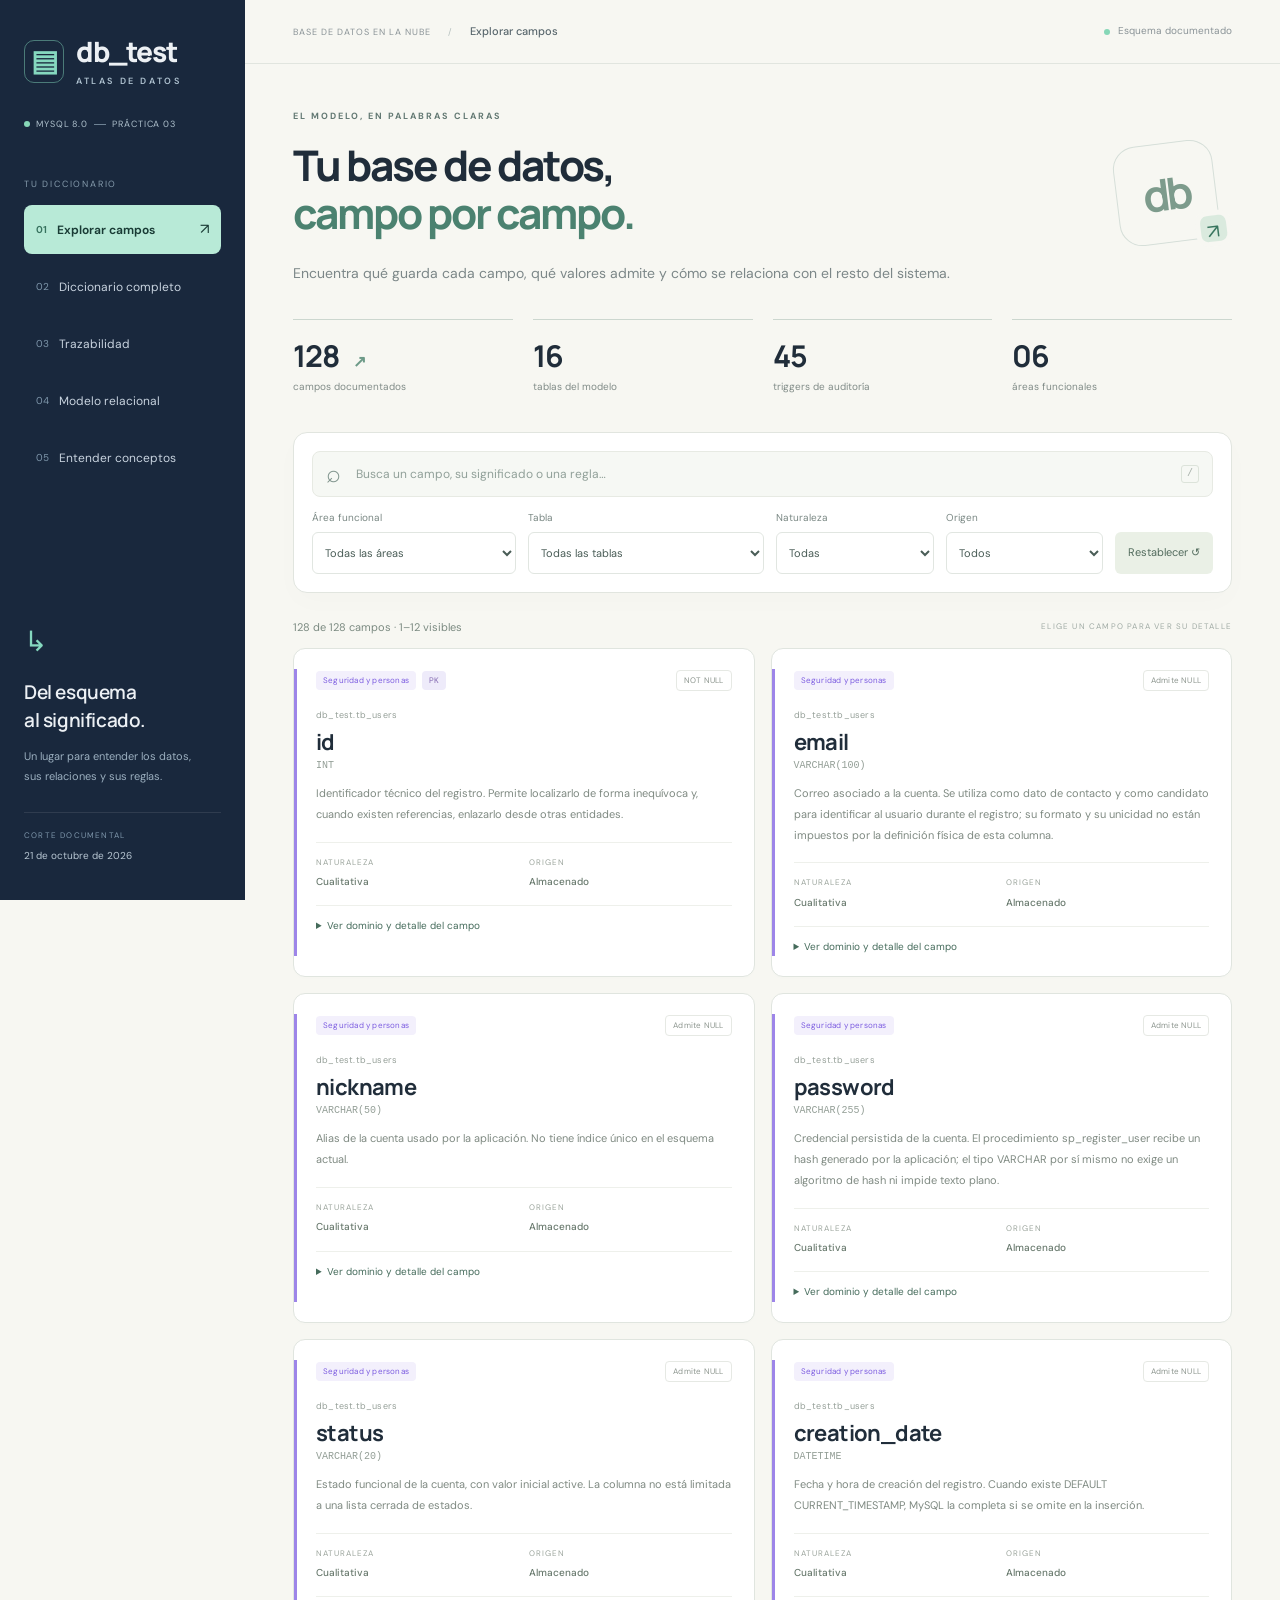
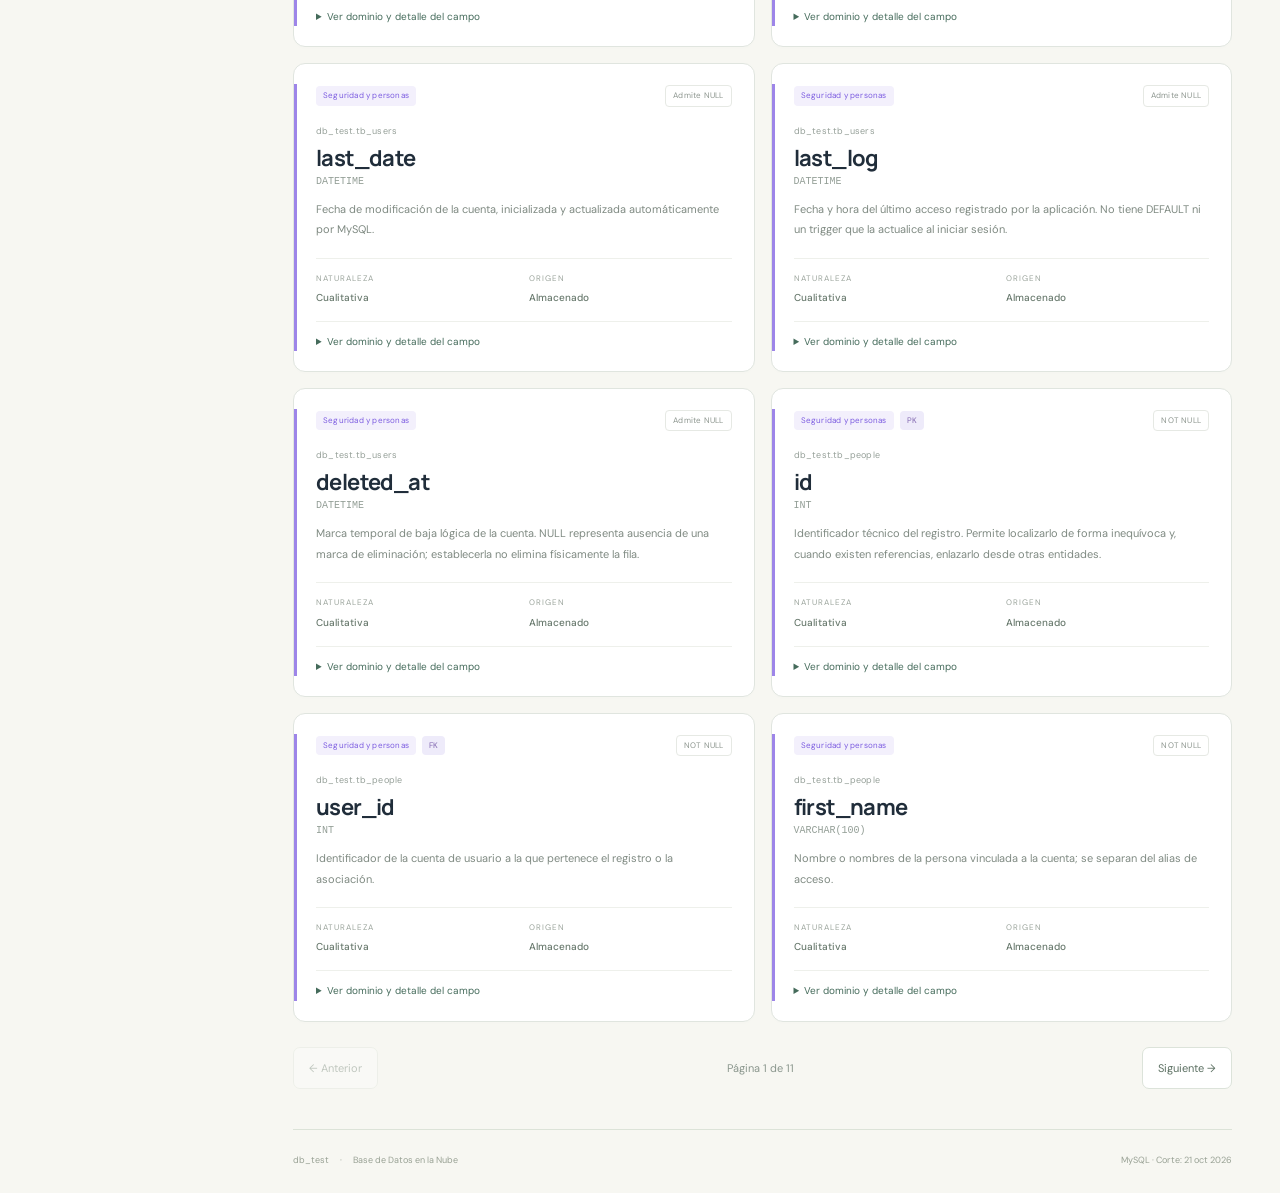
==== Practica03/diccionario/index.html @ 58a64c5a "Publicar diccionario interactivo y ERD desde Practica03" ====
<!doctype html>
<html lang="es">
<head>
  <meta charset="utf-8"><meta name="viewport" content="width=device-width,initial-scale=1">
  <meta name="description" content="Diccionario interactivo de db_test: explora 128 campos, 16 tablas y 45 triggers de MySQL.">
  <meta name="theme-color" content="#19283d"><title>db_test · Atlas del diccionario</title>
  <link rel="icon" href="data:image/svg+xml,%3Csvg xmlns='http://www.w3.org/2000/svg' viewBox='0 0 40 40'%3E%3Crect width='40' height='40' rx='10' fill='%2319283d'/%3E%3Ctext x='7' y='28' fill='%238adbc5' font-family='sans-serif' font-size='24'%3Ed%3C/text%3E%3C/svg%3E">
  <link rel="stylesheet" href="styles.css"><script src="data.js" defer></script><script src="app.js" defer></script>
</head>
<body>
<a class="skip" href="#main">Saltar al contenido</a>
<aside class="sidebar" aria-label="Navegación principal">
  <a class="brand" href="#campos"><span class="brand-icon" aria-hidden="true">▤</span><span>db_test<small>ATLAS DE DATOS</small></span></a>
  <div class="edition"><span class="dot"></span> MYSQL 8.0 <span class="edition-line"></span> PRÁCTICA 03</div>
  <p class="nav-label">TU DICCIONARIO</p>
  <nav>
    <a href="#campos" data-view="campos"><span>01</span> Explorar campos <b>↗</b></a>
    <a href="#tablas" data-view="tablas"><span>02</span> Diccionario completo <b>↗</b></a>
    <a href="#triggers" data-view="triggers"><span>03</span> Trazabilidad <b>↗</b></a>
    <a href="#modelo" data-view="modelo"><span>04</span> Modelo relacional <b>↗</b></a>
    <a href="#conceptos" data-view="conceptos"><span>05</span> Entender conceptos <b>↗</b></a>
  </nav>
  <div class="sidebar-note"><span class="small-icon">↳</span><h2>Del esquema<br>al significado.</h2><p>Un lugar para entender los datos, sus relaciones y sus reglas.</p><div class="sidebar-foot">CORTE DOCUMENTAL<time datetime="2026-10-21">21 de octubre de 2026</time></div></div>
</aside>
<div class="workspace">
  <header class="topbar"><span>BASE DE DATOS EN LA NUBE <i>/</i> <strong id="breadcrumb">Explorar campos</strong></span><span class="top-status"><span class="dot"></span> Esquema documentado</span></header>
  <main id="main" tabindex="-1">
    <section class="view" id="view-campos" aria-labelledby="title-campos">
      <div class="eyebrow">EL MODELO, EN PALABRAS CLARAS</div>
      <div class="hero-row"><h1 id="title-campos">Tu base de datos,<br><em>campo por campo.</em></h1><div class="hero-mark" aria-hidden="true"><div>db</div><span>↗</span></div></div>
      <p class="lead">Encuentra qué guarda cada campo, qué valores admite y cómo se relaciona con el resto del sistema.</p>
      <div class="stats"><div><strong>128<span>↗</span></strong><p>campos documentados</p></div><div><strong>16</strong><p>tablas del modelo</p></div><div><strong>45</strong><p>triggers de auditoría</p></div><div><strong>06</strong><p>áreas funcionales</p></div></div>
      <form id="field-filters" class="filter-panel" role="search" aria-label="Buscar y filtrar campos">
        <label class="searchbox"><span aria-hidden="true">⌕</span><input id="search" type="search" placeholder="Busca un campo, su significado o una regla…" aria-label="Buscar campos"><kbd aria-hidden="true">/</kbd></label>
        <div class="filter-row"><label>Área funcional<select id="area"><option value="">Todas las áreas</option></select></label><label>Tabla<select id="table"><option value="">Todas las tablas</option></select></label><label>Naturaleza<select id="nature"><option value="">Todas</option><option>Cualitativa</option><option>Cuantitativa</option></select></label><label>Origen<select id="origin"><option value="">Todos</option><option>Almacenado</option><option>Derivado</option></select></label><button type="reset" class="reset">Restablecer ↺</button></div>
      </form>
      <div class="results-top"><p id="result-count" role="status" aria-live="polite"></p><span>ELIGE UN CAMPO PARA VER SU DETALLE</span></div>
      <div id="field-grid" class="field-grid"></div>
      <div class="pagination"><button id="prev" class="secondary">← Anterior</button><span id="page-count"></span><button id="next" class="secondary">Siguiente →</button></div>
    </section>
    <section class="view" id="view-tablas" hidden aria-labelledby="title-tablas">
      <div class="eyebrow">LA REFERENCIA COMPLETA</div><h1 id="title-tablas">Cada tabla.<br><em>Todas sus reglas.</em></h1><p class="lead">Las ocho dimensiones de cada columna, junto con índices, relaciones y restricciones del esquema real.</p>
      <div class="section-controls"><label>Ir a una tabla<select id="jump-table"></select></label><button id="expand-tables" class="secondary">Expandir todas</button><button id="collapse-tables" class="secondary">Contraer todas</button></div>
      <div id="table-list"></div>
    </section>
    <section class="view" id="view-triggers" hidden aria-labelledby="title-triggers">
      <div class="eyebrow">TRAZABILIDAD DEL MODELO</div><h1 id="title-triggers">Cada cambio<br><em>deja una huella.</em></h1><p class="lead">45 triggers reales. Consulta qué evento los activa, en qué momento se ejecutan y qué información registran.</p>
      <div class="notice"><strong>Sobre la consigna de 42 triggers.</strong> La base contiene 45: tres por cada una de las 15 tablas auditadas. Todos son AFTER y escriben en tb_logs. Ninguno transforma DELETE en baja lógica.</div>
      <div class="section-controls"><div class="segments" aria-label="Filtrar triggers por evento"><button data-event="" class="selected" aria-pressed="true">Todos <span>45</span></button><button data-event="INSERT" aria-pressed="false">INSERT <span>15</span></button><button data-event="UPDATE" aria-pressed="false">UPDATE <span>15</span></button><button data-event="DELETE" aria-pressed="false">DELETE <span>15</span></button></div><label>Tabla<select id="trigger-table"><option value="">Todas las tablas</option></select></label></div>
      <p id="trigger-count" role="status" aria-live="polite"></p><div id="trigger-list"></div>
    </section>
    <section class="view" id="view-modelo" hidden aria-labelledby="title-modelo">
      <div class="eyebrow">LA VISTA DE CONJUNTO</div><h1 id="title-modelo">Los datos,<br><em>conectados.</em></h1><p class="lead">Explora las 16 tablas y sus claves en el diagrama de Archify. Ajusta el tamaño para leer los campos.</p>
      <div class="model-toolbar"><div class="segments"><button id="zoom-out" aria-label="Alejar diagrama">−</button><button id="zoom-reset">Ajustar</button><button id="zoom-in" aria-label="Acercar diagrama">+</button></div><span id="zoom-level">Vista completa</span><button id="fullscreen" class="secondary">Pantalla completa ↗</button></div>
      <div class="model-frame" id="model-frame" tabindex="0" role="region" aria-label="Diagrama ERD desplazable"><img id="erd" src="[data-uri]" alt="Diagrama de db_test con 16 tablas, 128 columnas y relaciones físicas"></div>
      <div class="model-notes"><article><span class="eyebrow">CLAVES</span><h2>PK · FK · UK</h2><p>Primaria, foránea y participación en un índice único. Un índice único puede incluir varias columnas; su marca no implica unicidad individual.</p></article><article><span class="eyebrow">AUTORRELACIÓN</span><h2>Una dirección, varios componentes.</h2><p>La FK compuesta (address_ID, address_sup_ID) referencia (address_ID, ID) dentro de tbd_address_components. El bucle se documenta aquí; no se dibuja en la imagen.</p></article></div>
    </section>
    <section class="view" id="view-conceptos" hidden aria-labelledby="title-conceptos">
      <div class="eyebrow">PRIMERO, EL SIGNIFICADO</div><h1 id="title-conceptos">Lee el esquema<br><em>con confianza.</em></h1><p class="lead">Una guía breve para interpretar el diccionario y distinguir las reglas de MySQL de las convenciones de la aplicación.</p>
      <div class="concept-grid">
        <article><span class="concept-number">01</span><h2>Llaves e identidad</h2><p><strong>PK</strong> identifica una fila. <strong>FK</strong> referencia otra clave. <strong>N/A</strong> indica que la columna no participa en esas llaves. Los índices UNIQUE se documentan por separado.</p></article>
        <article><span class="concept-number">02</span><h2>Obligatoriedad</h2><p>NOT NULL significa obligatorio. AUTO_INCREMENT, DEFAULT y las columnas generadas pueden completar valores automáticamente. Una cadena vacía no equivale a NULL.</p></article>
        <article><span class="concept-number">03</span><h2>Naturaleza</h2><p>Los importes y las cantidades son cuantitativos. Los identificadores, estados y textos son cualitativos, aunque un código se almacene con un tipo numérico. Aquí las fechas se clasifican como atributos temporales cualitativos.</p></article>
        <article><span class="concept-number">04</span><h2>Origen del dato</h2><p>Un dato almacenado es un valor base. El subtotal de tbd_order_items es derivado: MySQL lo calcula como quantity × unit_price y lo almacena con STORED.</p></article>
        <article><span class="concept-number">05</span><h2>Dominio e integridad</h2><p>El dominio combina tipo, nulabilidad, DEFAULT, ENUM, CHECK, unicidad y referencias. Un nombre como email no significa que MySQL valide su formato. El dominio de cada campo distingue estas reglas.</p></article>
        <article><span class="concept-number">06</span><h2>Baja lógica y auditoría</h2><p>Solo tb_users dispone de deleted_at. Los triggers AFTER DELETE registran bajas físicas; no son mecanismos de soft delete. La auditoría se revierte junto con la transacción que la generó.</p></article>
      </div>
      <h2 class="section-heading">Lo que conviene tener presente</h2><div class="observations"><p><strong>Correo, alias y SKU:</strong> no tienen índices únicos en el esquema actual.</p><p><strong>Productos y proveedores:</strong> las referencias separadas de las líneas no garantizan que ambos formen una misma oferta. Apuntan a índices no únicos.</p><p><strong>Totales e inventario:</strong> los triggers no sincronizan el subtotal de cabecera ni descuentan existencias.</p><p><strong>Pagos:</strong> existen tipos e instrumentos de pago; no existe tb_payments ni una tabla de cobros.</p><p><strong>Colecciones:</strong> se normalizan en filas. Ninguna de las 128 columnas es multivalor.</p></div>
    </section>
    <footer><span>db_test <i>·</i> Base de Datos en la Nube</span><span>MySQL · Corte: 21 oct 2026</span></footer>
  </main>
</div>
<noscript>Activa JavaScript para usar los filtros. El diccionario Markdown completo también está disponible en la Release del repositorio.</noscript>
</body></html>
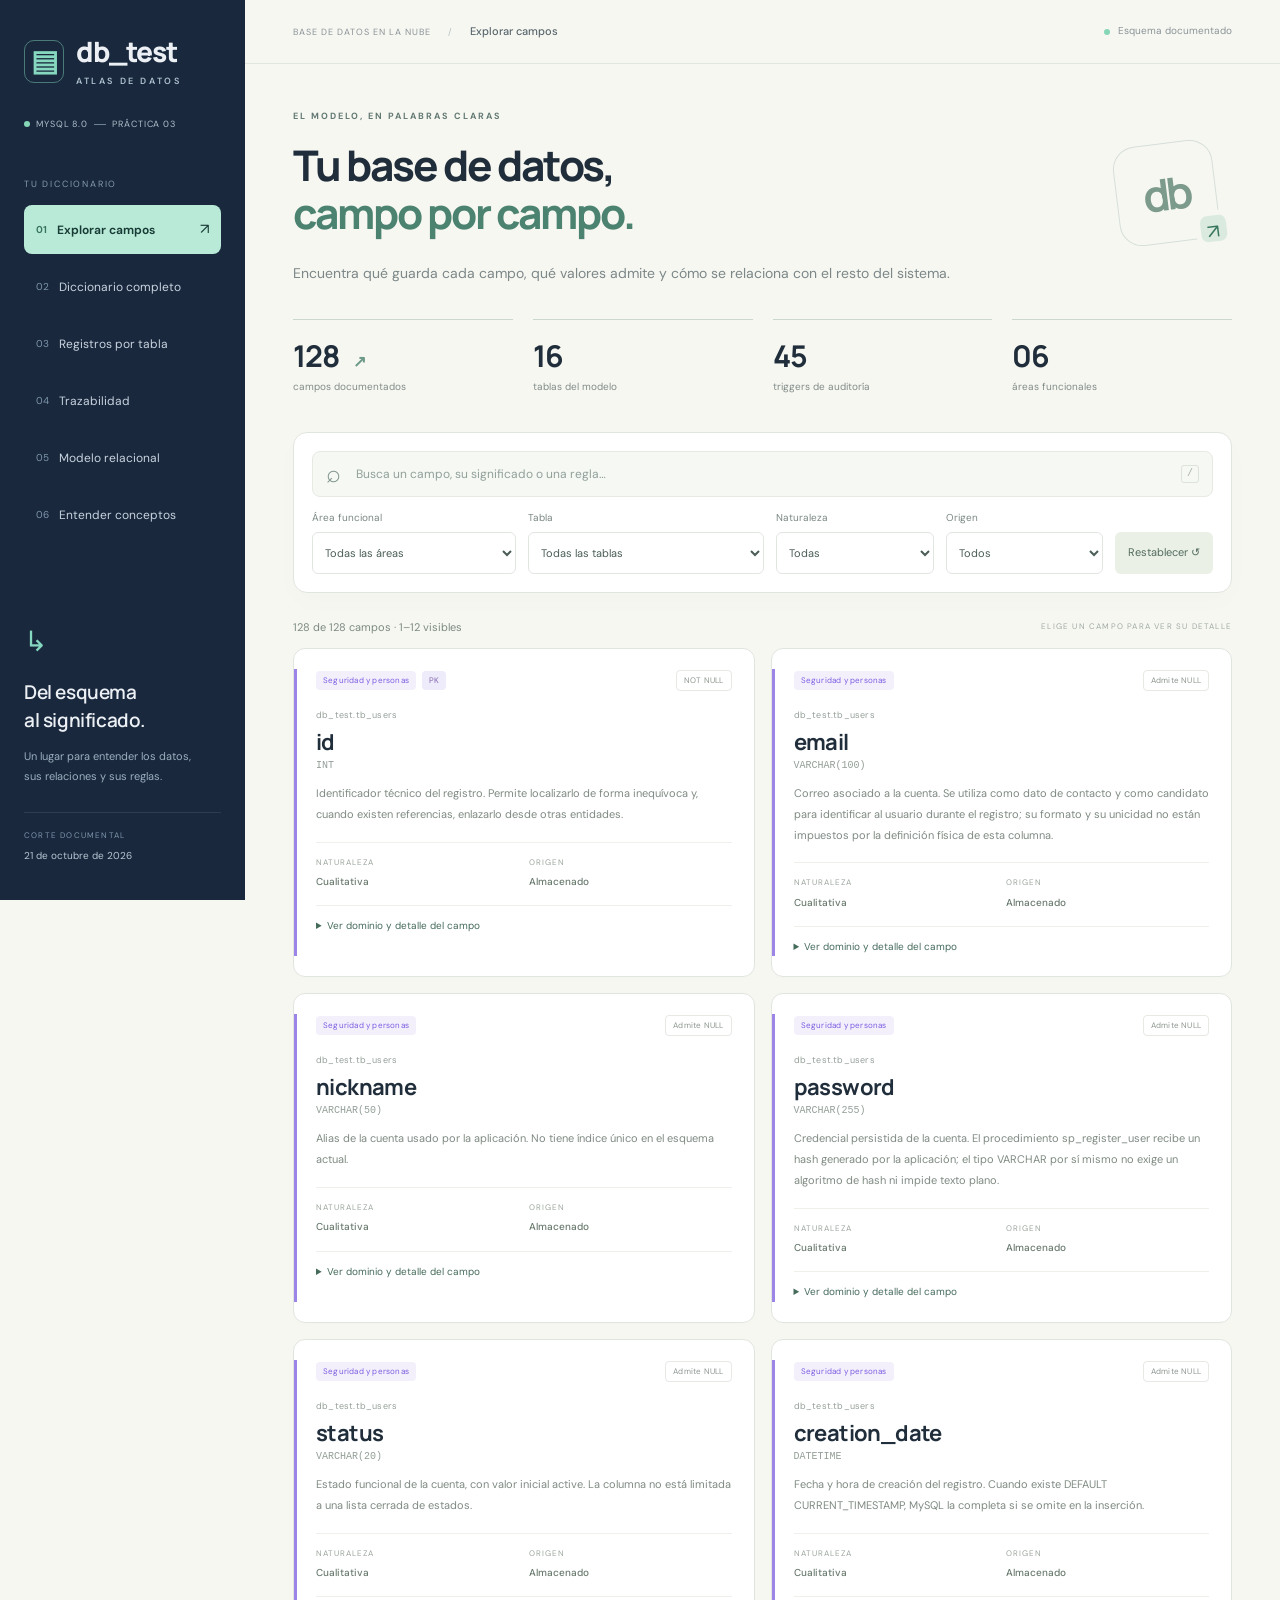
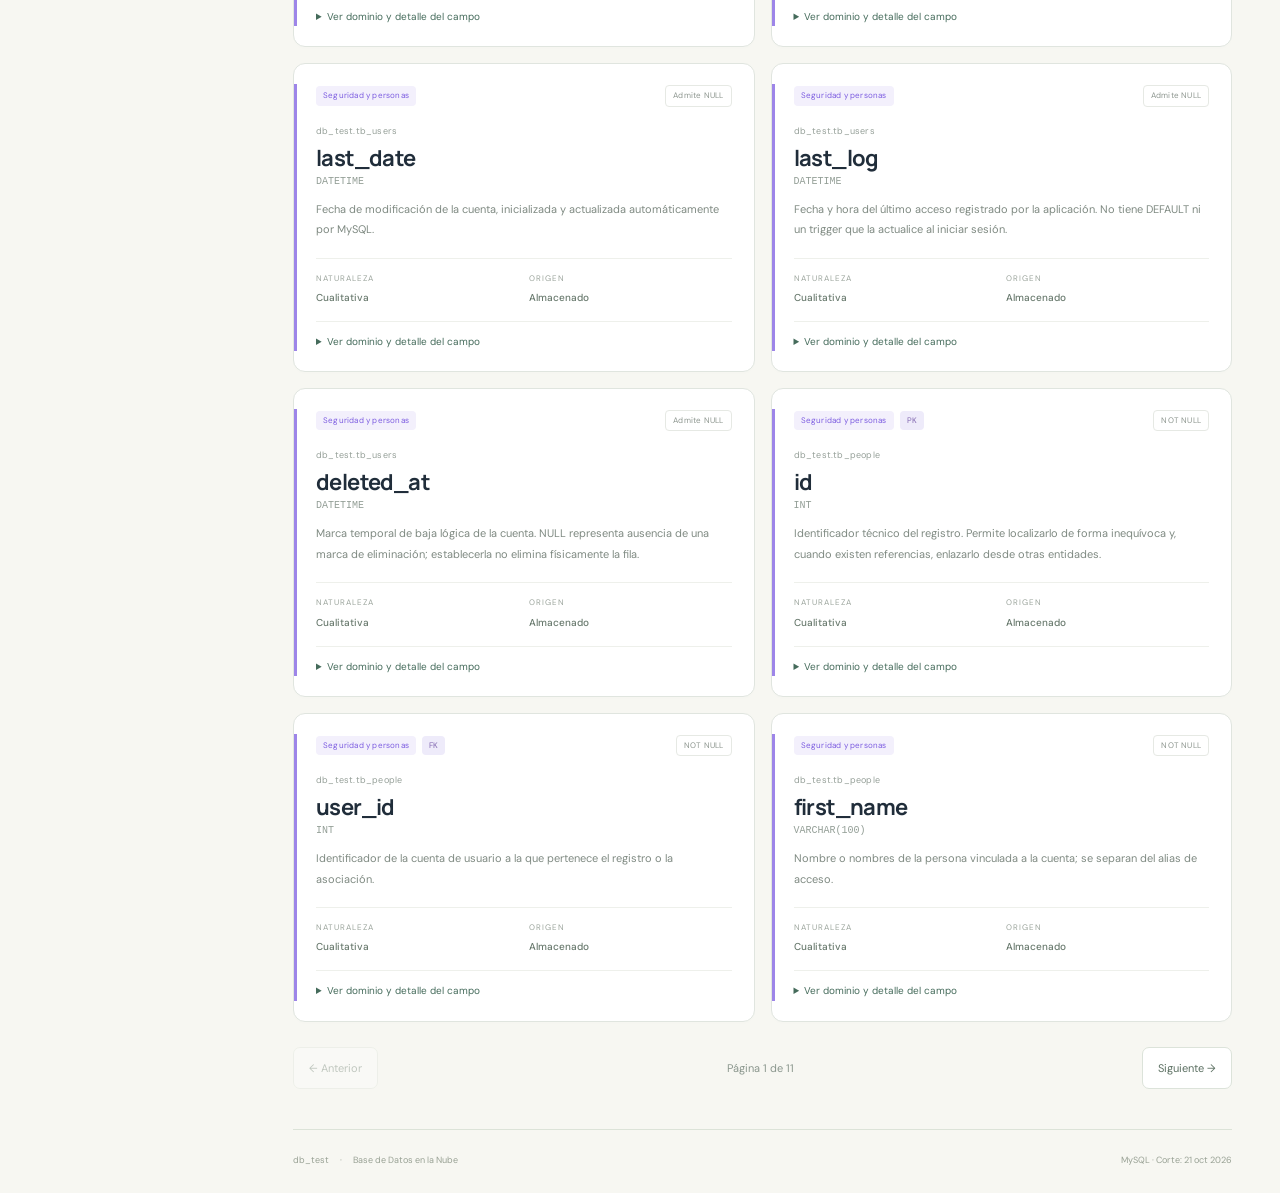
==== commit ba215f70: "Mostrar todos los registros anonimizados por tabla en el diccionario" ====
--- a/Practica03/diccionario/index.html
+++ b/Practica03/diccionario/index.html
@@ -5,7 +5,7 @@
   <meta name="description" content="Diccionario interactivo de db_test: explora 128 campos, 16 tablas y 45 triggers de MySQL.">
   <meta name="theme-color" content="#19283d"><title>db_test · Atlas del diccionario</title>
   <link rel="icon" href="data:image/svg+xml,%3Csvg xmlns='http://www.w3.org/2000/svg' viewBox='0 0 40 40'%3E%3Crect width='40' height='40' rx='10' fill='%2319283d'/%3E%3Ctext x='7' y='28' fill='%238adbc5' font-family='sans-serif' font-size='24'%3Ed%3C/text%3E%3C/svg%3E">
-  <link rel="stylesheet" href="styles.css"><script src="data.js" defer></script><script src="app.js" defer></script>
+  <link rel="stylesheet" href="styles.css"><script src="data.js" defer></script><script src="app.js" defer></script><script src="records.js" defer></script>
 </head>
 <body>
 <a class="skip" href="#main">Saltar al contenido</a>
@@ -16,9 +16,10 @@
   <nav>
     <a href="#campos" data-view="campos"><span>01</span> Explorar campos <b>↗</b></a>
     <a href="#tablas" data-view="tablas"><span>02</span> Diccionario completo <b>↗</b></a>
-    <a href="#triggers" data-view="triggers"><span>03</span> Trazabilidad <b>↗</b></a>
-    <a href="#modelo" data-view="modelo"><span>04</span> Modelo relacional <b>↗</b></a>
-    <a href="#conceptos" data-view="conceptos"><span>05</span> Entender conceptos <b>↗</b></a>
+    <a href="#registros" data-view="registros"><span>03</span> Registros por tabla <b>↗</b></a>
+    <a href="#triggers" data-view="triggers"><span>04</span> Trazabilidad <b>↗</b></a>
+    <a href="#modelo" data-view="modelo"><span>05</span> Modelo relacional <b>↗</b></a>
+    <a href="#conceptos" data-view="conceptos"><span>06</span> Entender conceptos <b>↗</b></a>
   </nav>
   <div class="sidebar-note"><span class="small-icon">↳</span><h2>Del esquema<br>al significado.</h2><p>Un lugar para entender los datos, sus relaciones y sus reglas.</p><div class="sidebar-foot">CORTE DOCUMENTAL<time datetime="2026-10-21">21 de octubre de 2026</time></div></div>
 </aside>
@@ -43,6 +44,21 @@
       <div class="section-controls"><label>Ir a una tabla<select id="jump-table"></select></label><button id="expand-tables" class="secondary">Expandir todas</button><button id="collapse-tables" class="secondary">Contraer todas</button></div>
       <div id="table-list"></div>
     </section>
+    <section class="view" id="view-registros" hidden aria-labelledby="title-registros">
+      <div class="eyebrow">EL CONTENIDO DE TUS TABLAS</div>
+      <h1 id="title-registros">Del campo<br><em>al registro.</em></h1>
+      <p class="lead">Consulta las filas de cada tabla, busca valores y recorre todos los registros de la copia publicada.</p>
+      <div class="notice records-notice"><strong>Datos anonimizados.</strong> Se conservan los identificadores y las relaciones. Las contraseñas están ocultas; los datos personales y las referencias de pago están sustituidos. Es una copia de consulta, no una conexión en vivo.</div>
+      <div class="records-meta"><span id="records-snapshot">Cargando la copia de registros…</span><span id="records-global"></span></div>
+      <div id="records-inventory" class="records-inventory" aria-label="Tablas y cantidades de registros"></div>
+      <div class="filter-panel records-filters">
+        <div class="records-filter-row"><label>Tabla<select id="records-table"></select></label><label class="searchbox"><span aria-hidden="true">⌕</span><input id="records-search" type="search" aria-label="Buscar registros" placeholder="Busca un valor dentro de esta tabla…"></label><label>Filas por página<select id="records-size"><option value="25">25 filas</option><option value="50">50 filas</option><option value="100">100 filas</option></select></label></div>
+      </div>
+      <div class="results-top"><p id="records-count" role="status" aria-live="polite"></p><span id="records-masked"></span></div>
+      <div id="records-output" aria-busy="false"></div>
+      <div class="pagination" id="records-pagination"><button id="records-prev" class="secondary">← Anterior</button><span id="records-page"></span><button id="records-next" class="secondary">Siguiente →</button></div>
+    </section>
+
     <section class="view" id="view-triggers" hidden aria-labelledby="title-triggers">
       <div class="eyebrow">TRAZABILIDAD DEL MODELO</div><h1 id="title-triggers">Cada cambio<br><em>deja una huella.</em></h1><p class="lead">45 triggers reales. Consulta qué evento los activa, en qué momento se ejecutan y qué información registran.</p>
       <div class="notice"><strong>Sobre la consigna de 42 triggers.</strong> La base contiene 45: tres por cada una de las 15 tablas auditadas. Todos son AFTER y escriben en tb_logs. Ninguno transforma DELETE en baja lógica.</div>
--- a/Practica03/diccionario/styles.css
+++ b/Practica03/diccionario/styles.css
@@ -1,3 +1,5 @@
 @import url('https://fonts.googleapis.com/css2?family=DM+Sans:wght@400;450;500;550;600;650;700&family=Manrope:wght@400;500;600;650;700;750;800&display=swap');
 :root{--nav:#19283d;--paper:#f7f7f2;--ink:#202d3a;--muted:#6d7880;--line:#e1e5df;--accent:#85d8bf;--soft:#e7efe8;--white:#fff;--heading:Manrope,Arial,sans-serif;--body:'DM Sans',Arial,sans-serif}*{box-sizing:border-box}body{margin:0;background:var(--paper);color:var(--ink);font-family:var(--body);font-size:14px;line-height:1.65}button,input,select{font:inherit}button,a,input,select,summary{-webkit-tap-highlight-color:transparent}button{cursor:pointer}a{color:inherit}button:focus-visible,a:focus-visible,summary:focus-visible,input:focus-visible,select:focus-visible{outline:3px solid #4e9bdf;outline-offset:4px}button:disabled{opacity:.35;cursor:default}button,select,input{min-height:42px}[hidden]{display:none!important}.skip{position:fixed;top:-100px;left:20px;background:#fff;z-index:100;padding:10px}.skip:focus{top:10px}.sidebar{position:fixed;inset:0 auto 0 0;width:245px;background:var(--nav);color:#ecf0f4;padding:36px 24px;display:flex;flex-direction:column;z-index:10}.brand{display:flex;gap:12px;align-items:center;text-decoration:none;font:800 28px/1.1 var(--heading);letter-spacing:-1px}.brand-icon{border:1px solid #7bcab283;width:40px;height:43px;display:grid;place-items:center;color:var(--accent);font-size:29px;border-radius:10px}.brand small{display:block;font:600 9px var(--body);letter-spacing:2.6px;color:#afc2d0;margin-top:8px}.edition{display:flex;align-items:center;gap:6px;font-size:9px;letter-spacing:.9px;color:#aec0cc;margin-top:30px;white-space:nowrap}.dot{width:6px;height:6px;border-radius:50%;display:inline-block;background:#86d7b7;flex-shrink:0}.edition-line{display:inline-block;width:12px;height:1px;background:#6e8294}.nav-label{font-size:9px;letter-spacing:1.8px;color:#859bac;margin-top:45px;margin-bottom:14px}nav{display:grid;gap:8px}nav a{min-height:49px;border:1px solid transparent;border-radius:8px;text-decoration:none;display:flex;align-items:center;gap:10px;color:#c8d3df;font-size:12px;padding:10px 11px;line-height:1.4;transition:background .15s}nav a span{font-size:10px;color:#7f97ab}nav a b{margin-left:auto;font-size:15px;font-weight:400;opacity:0}nav a:hover{background:#ffffff09;border-color:#ffffff18}nav a.active{background:#b8ead7;color:#193b35;font-weight:650}nav a.active span{color:#37725e}nav a.active b{opacity:1}.sidebar-note{margin-top:auto;padding-top:30px}.small-icon{color:var(--accent);font-size:28px}.sidebar-note h2{font:600 19px/1.5 var(--heading);letter-spacing:-.4px;margin:12px 0 10px}.sidebar-note p{font-size:11px;color:#9bafbf;max-width:175px;line-height:1.9}.sidebar-foot{font-size:8px;letter-spacing:1.2px;color:#7e96ab;border-top:1px solid #ffffff18;margin-top:25px;padding-top:16px}.sidebar-foot time{display:block;color:#b8c7d3;font-size:10px;letter-spacing:0;margin-top:5px}.workspace{margin-left:245px}.topbar{height:64px;padding:0 48px;border-bottom:1px solid var(--line);display:flex;align-items:center;justify-content:space-between;gap:16px;font-size:9px;letter-spacing:1px;color:#8a9397}.topbar i{font-style:normal;margin:0 14px;color:#b4bfbe}.topbar strong{font-weight:500;letter-spacing:0;color:#59676d;font-size:11px}.top-status{display:flex;align-items:center;gap:8px;letter-spacing:0;font-size:10px}main{max-width:1450px;margin:auto;padding:45px 48px 0}.eyebrow{font-size:9px;font-weight:700;letter-spacing:2px;color:#637973;margin-bottom:17px}.hero-row{display:flex;align-items:center;justify-content:space-between;gap:24px}h1{font:750 clamp(34px,3.3vw,56px)/1.15 var(--heading);letter-spacing:-2px;margin:0 0 22px}h1 em{font-style:normal;color:#4b8270}.hero-mark{height:100px;width:100px;position:relative;border:1px solid #d6dfd9;border-radius:23px;transform:rotate(-7deg);display:grid;place-items:center;margin:0 16px 15px}.hero-mark div{font:700 44px var(--heading);color:#7d9b8c;letter-spacing:-4px}.hero-mark span{position:absolute;right:-12px;bottom:-10px;background:#daeade;color:#38755e;width:36px;height:36px;border-radius:12px;display:grid;place-items:center;font-size:20px;border:5px solid var(--paper)}.lead{font-size:14px;color:#7c8788;max-width:710px;line-height:1.9;margin:0 0 25px}.stats{display:grid;grid-template-columns:repeat(4,1fr);gap:20px;margin:32px 0 34px}.stats>div{border-top:1px solid #ccd7cf;padding-top:15px}.stats strong{font:700 30px var(--heading);letter-spacing:-1px}.stats strong span{font-size:16px;color:#6d9a88;margin-left:14px}.stats p{margin:3px 0;font-size:10px;color:#818c88}.filter-panel{background:white;border:1px solid var(--line);padding:18px;border-radius:14px;box-shadow:0 9px 28px #202d3a04}.searchbox{display:flex;align-items:center;gap:13px;background:#f6f8f4;border:1px solid #e7eae3;border-radius:8px;padding:0 13px}.searchbox>span{font-size:25px;color:#80948d}.searchbox input{flex:1;min-width:0;height:44px;background:none;border:0;outline:none;color:var(--ink);font-size:12px}.searchbox:focus-within{outline:2px solid #8dbba7}.searchbox input::placeholder{color:#91a099}.searchbox kbd{font-size:10px;color:#a6afa8;border:1px solid #dce3da;padding:0 5px;border-radius:3px}.filter-row{display:grid;grid-template-columns:1.3fr 1.5fr 1fr 1fr auto;gap:12px;align-items:end;margin-top:13px}label{display:block;font-size:10px;color:#7a8884}select{display:block;margin-top:5px;width:100%;border:1px solid #e1e6e1;background:#fff;color:#4a5d57;border-radius:6px;padding:8px;font-size:11px;cursor:pointer}.reset{border:0;background:#eaf0e6;color:#526b5d;padding:8px 13px;border-radius:6px;font-size:11px}.reset:hover{background:#dce8d7}.results-top{display:flex;justify-content:space-between;align-items:center;margin:25px 0 12px;gap:12px}.results-top p,#trigger-count{font-size:11px;color:#7b8a81;margin:0}.results-top>span{font-size:8px;letter-spacing:1.2px;color:#a0aba5}.field-grid{display:grid;grid-template-columns:1fr 1fr;gap:16px}.field-card{background:#fff;border:1px solid #e0e5df;border-radius:12px;padding:21px 22px;overflow:hidden;position:relative;box-shadow:0 2px 3px #243a2a02}.field-card:before{content:'';position:absolute;top:20px;bottom:20px;left:0;width:3px;background:var(--domain);opacity:.75}.badges{display:flex;align-items:center;gap:6px;flex-wrap:wrap}.badge{font-size:8px;letter-spacing:.2px;border-radius:4px;padding:3px 7px;background:#f0f3f1;color:#6b7b70}.badge.domain{color:var(--domain);background:color-mix(in srgb,var(--domain) 9%,white)}.badge.key{background:#eeebfa;color:#8066af}.badge.required{margin-left:auto;background:none;border:1px solid #e6e9e4;color:#8d968f}.field-path{font-size:9px;letter-spacing:.2px;color:#96a099;margin:17px 0 4px;overflow-wrap:anywhere}.field-card h2{font:700 22px var(--heading);letter-spacing:-.6px;margin:0;overflow-wrap:anywhere}.field-type{font:10px ui-monospace,SFMono-Regular,Consolas,monospace;color:#949f97;margin-top:3px;overflow-wrap:anywhere}.field-description{font-size:11px;color:#7f8a82;line-height:1.9;min-height:42px;margin:12px 0 17px}.field-facts{display:grid;grid-template-columns:1fr 1fr;gap:10px;border-top:1px solid #eef0eb;padding-top:13px;margin-bottom:13px}.field-facts span{font-size:8px;letter-spacing:1px;color:#9ca59d;display:block}.field-facts strong{font-size:10px;font-weight:500;color:#68796d}.field-card details{border-top:1px solid #eef0eb;padding-top:12px}.field-card summary{font-size:10px;color:#456b5b;cursor:pointer}.field-card dl{margin:14px 0 4px}.field-card dt{font-size:9px;color:#75867b;font-weight:700;margin-top:12px}.field-card dd{font-size:11px;margin:2px 0;color:#5e6b63;line-height:1.8;overflow-wrap:anywhere}.pagination{display:flex;align-items:center;justify-content:space-between;margin:25px 0 35px}.pagination span{font-size:11px;color:#8a968d}.secondary{background:#fff;border:1px solid #dce3da;border-radius:7px;padding:8px 15px;color:#5c7062;font-size:11px}.secondary:hover{background:#edf3e9}.empty{grid-column:1/-1;text-align:center;background:#fff;border:1px dashed #c6d4c6;border-radius:12px;padding:55px 20px;color:#708471}.empty h2{font:600 21px var(--heading);color:var(--ink)}.section-controls{display:flex;align-items:end;gap:12px;flex-wrap:wrap;margin:25px 0}.section-controls label{min-width:220px}.table-card{background:#fff;border:1px solid #e0e5df;border-radius:11px;margin-bottom:15px;overflow:hidden}.table-card>summary{cursor:pointer;padding:18px 20px;border-left:4px solid var(--domain);font:600 15px var(--heading);list-style-position:inside;overflow-wrap:anywhere}.table-card>summary small{font:10px var(--body);margin-left:12px;color:#859086;white-space:nowrap}.table-content{padding:0 22px 20px}.table-content>p{font-size:12px;color:#728177}.table-content h3{font:600 14px var(--heading);margin-top:23px}.table-scroll{overflow:auto;border:1px solid #e4e8e1;border-radius:7px;margin:15px 0}table{width:100%;border-collapse:collapse;font-size:11px;text-align:left}th{background:#f1f5ee;color:#5c7061;font-size:9px;letter-spacing:.3px}th,td{padding:12px 13px;border-bottom:1px solid #e7ece4;vertical-align:top;min-width:90px}td:first-child{font-family:ui-monospace,Consolas,monospace;color:#3a6553}td:nth-last-child(-n+2){min-width:245px}tr:last-child td{border-bottom:0}.table-content li{font-size:11px;margin:6px 0;color:#6d7b71;overflow-wrap:anywhere}code{font:10px ui-monospace,Consolas,monospace;background:#f0f4ec;padding:2px 5px;border-radius:3px;overflow-wrap:anywhere}.notice{border:1px solid #e0d9b7;background:#fcf8e9;color:#8b7847;border-radius:9px;padding:15px 20px;font-size:11px;line-height:1.9;max-width:1000px}.segments{display:flex;border:1px solid #dbe4d9;border-radius:8px;padding:4px;background:#eaf0e5;gap:4px;flex-wrap:wrap}.segments button{border:0;border-radius:5px;background:none;color:#6d7c70;font-size:10px;padding:6px 12px}.segments button.selected{background:#fff;color:#315a43;box-shadow:0 1px 4px #2445250c}.segments button span{opacity:.6;margin-left:8px}.trigger-card{border:1px solid #dfe5dd;border-radius:10px;background:white;margin:13px 0;overflow:hidden}.trigger-card>summary{cursor:pointer;display:flex;gap:10px;align-items:center;padding:16px 19px;font-size:11px;color:#576a5c;overflow-wrap:anywhere}.event{font-size:8px;font-weight:700;letter-spacing:.4px;padding:4px 7px;border-radius:4px;background:#e3f3e8;color:#3c8554;flex-shrink:0}.event.UPDATE{background:#faf0d7;color:#987326}.event.DELETE{background:#fce7e7;color:#b75555}.trigger-card>summary strong{font-family:ui-monospace,Consolas,monospace;font-size:11px;font-weight:500}.trigger-card>summary .timing{margin-left:auto;font-size:9px;color:#99a497}.trigger-content{padding:0 20px 20px}.trigger-content p{font-size:12px;color:#738177}.trigger-content pre{white-space:pre-wrap;overflow-wrap:anywhere;padding:16px;background:#19283d;color:#d0e9dc;border-radius:7px;font:11px/1.9 ui-monospace,Consolas,monospace}.model-toolbar{display:flex;align-items:center;gap:14px;margin:25px 0 14px}.model-toolbar .secondary{margin-left:auto}#zoom-level{font-size:10px;color:#8b988c}.model-frame{overflow:auto;background:#fff;border:1px solid #dfe5db;border-radius:12px;max-height:75vh;padding:10px}.model-frame img{display:block;width:100%;max-width:none}.model-frame:fullscreen{background:#f7f7f2;max-height:none;border:0;border-radius:0;padding:20px}.model-notes,.concept-grid{display:grid;grid-template-columns:1fr 1fr;gap:18px;margin:22px 0}.model-notes article,.concept-grid article{border:1px solid #e0e6dc;background:#fff;border-radius:12px;padding:24px}.model-notes h2,.concept-grid h2{font:650 19px var(--heading);letter-spacing:-.5px}.model-notes p,.concept-grid p,.observations p{font-size:12px;color:#738074;line-height:1.9}.concept-number{font:700 13px var(--heading);color:#90ae98;display:inline-block;border-bottom:1px solid #cfdece;padding-bottom:8px;min-width:45px}.section-heading{font:650 23px var(--heading);margin-top:35px;letter-spacing:-.6px}.observations{background:#eef2e8;border-radius:12px;padding:15px 24px}.observations strong{color:#4e6856}footer{display:flex;justify-content:space-between;border-top:1px solid #dce3d8;margin-top:40px;padding:23px 0 25px;color:#98a194;font-size:9px;gap:12px}footer i{margin:0 9px;font-style:normal}noscript{display:block;background:#fff6d8;padding:20px;margin-left:245px}.view{animation:enter .25s ease}@keyframes enter{from{opacity:.4;transform:translateY(4px)}to{opacity:1;transform:none}}@media(min-width:1700px){main{padding:55px 65px 0}.field-grid{grid-template-columns:repeat(3,1fr)}}@media(max-width:1100px){.sidebar{width:212px;padding:28px 17px}.workspace{margin-left:212px}.topbar{padding:0 28px}main{padding:35px 28px 0}.filter-row{grid-template-columns:1fr 1fr}.reset{grid-column:span 2}.hero-mark{display:none}.results-top>span{display:none}.field-card{padding:18px}.top-status{display:none}nav a{font-size:11px}.badge.required{margin-left:0}}@media(max-width:720px){.sidebar{position:static;width:auto;padding:18px 20px}.brand{font-size:23px}.brand-icon{width:34px;height:36px;font-size:24px}.edition,.nav-label,.sidebar-note{display:none}.sidebar nav{display:flex;gap:5px;overflow-x:auto;margin-top:18px;padding-bottom:2px}.sidebar nav a{flex-shrink:0;font-size:10px;padding:8px;min-height:38px;background:#ffffff05}.sidebar nav a span,.sidebar nav a b{display:none}.workspace{margin-left:0}.topbar{height:48px;padding:0 20px;font-size:8px}.topbar i{margin:0 8px}.topbar strong{font-size:9px}main{padding:30px 20px 0}h1{font-size:38px;letter-spacing:-1.5px}.eyebrow{font-size:8px}.lead{font-size:12px}.stats{gap:14px;margin:24px 0;grid-template-columns:repeat(2,1fr)}.stats strong{font-size:25px}.field-grid,.model-notes,.concept-grid{grid-template-columns:1fr}.filter-panel{padding:13px}.filter-row{gap:10px}.searchbox input{font-size:11px}.searchbox kbd{display:none}.field-description{min-height:0}.section-controls label{width:100%}.table-card>summary{font-size:12px}.table-card>summary small{display:block;margin:5px 0 0 17px}.trigger-card>summary{flex-wrap:wrap;gap:6px}.trigger-card>summary strong{width:calc(100% - 70px)}.trigger-card>summary .timing{margin-left:0}.model-toolbar{gap:7px}.model-toolbar .secondary{padding:7px;font-size:9px}.model-toolbar .segments button{padding:5px 9px}.model-notes h2,.concept-grid h2{font-size:17px}footer{flex-direction:column}noscript{margin-left:0}}@media(prefers-reduced-motion:reduce){*{animation:none!important;transition:none!important}}
 @media(max-width:720px){.sidebar nav a.active{background:#b8ead7;color:#193b35}.sidebar nav{scrollbar-width:thin;scrollbar-color:#809d9d transparent}}
+
+.records-meta{display:flex;gap:14px;justify-content:space-between;margin:18px 0;color:#78877e;font-size:11px}.records-inventory{display:grid;grid-template-columns:repeat(3,minmax(0,1fr));gap:8px;margin:20px 0}.record-table-chip{display:flex;align-items:center;justify-content:space-between;gap:12px;border:1px solid #dfe6dc;background:white;padding:10px 12px;border-radius:8px;font-size:10px;color:#748074;text-align:left}.record-table-chip span{overflow-wrap:anywhere}.record-table-chip strong{font-size:11px;font-weight:600;color:#426650}.record-table-chip.selected{border-color:#75ac91;background:#e8f1e9;color:#38664d}.records-filter-row{display:grid;grid-template-columns:1.15fr 1.6fr .6fr;gap:14px;align-items:end}.records-filter-row .searchbox{min-height:42px}.records-filters{margin:20px 0}.records-scroll{max-height:65vh;min-height:90px;scrollbar-width:thin}.records-scroll table{font-size:11px;background:white}.records-scroll caption{text-align:left;font-size:11px;font-weight:600;padding:13px 15px;background:#eef4e9;caption-side:top}.records-scroll th{position:sticky;top:0;z-index:1;white-space:nowrap;font-size:10px}.records-scroll td{min-width:110px;max-width:420px;overflow-wrap:anywhere}.records-scroll td:nth-last-child(-n+2){min-width:110px}.records-scroll tr:hover td{background:#f7faf3}.null-value{color:#a3ada3;font-size:9px;font-style:italic}.masked-value{color:#a8864f;font-size:9px}.column-masked{color:#b38c40}.records-notice{max-width:none}.records-meta span:last-child{font-weight:600;color:#50785d}@media(max-width:1100px){.records-inventory{grid-template-columns:repeat(2,minmax(0,1fr))}.records-filter-row{grid-template-columns:1fr 1fr}.records-filter-row .searchbox{grid-column:1/-1;grid-row:2}}@media(max-width:720px){.records-meta{flex-direction:column;gap:5px}.records-inventory{grid-template-columns:repeat(2,minmax(0,1fr))}.record-table-chip{font-size:9px;padding:8px}.records-filter-row{gap:10px}.records-meta span{font-size:10px}}
